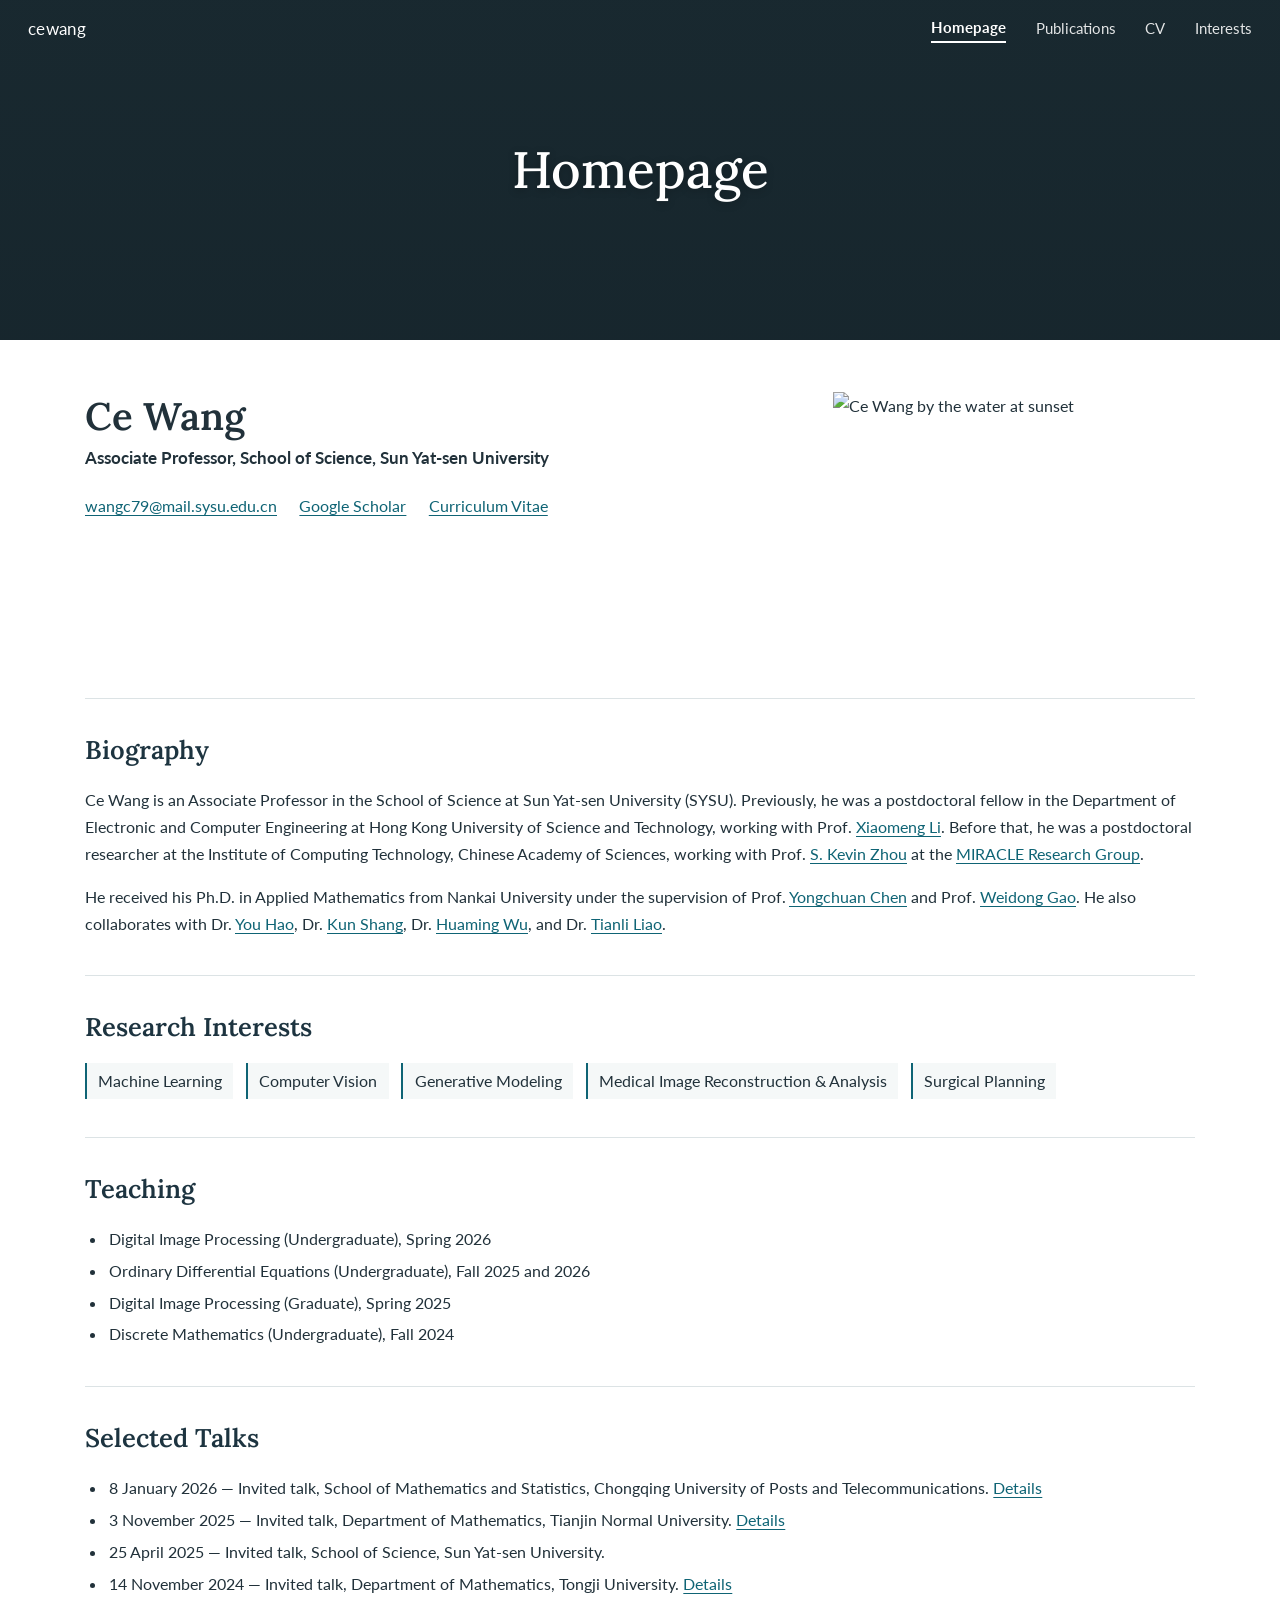
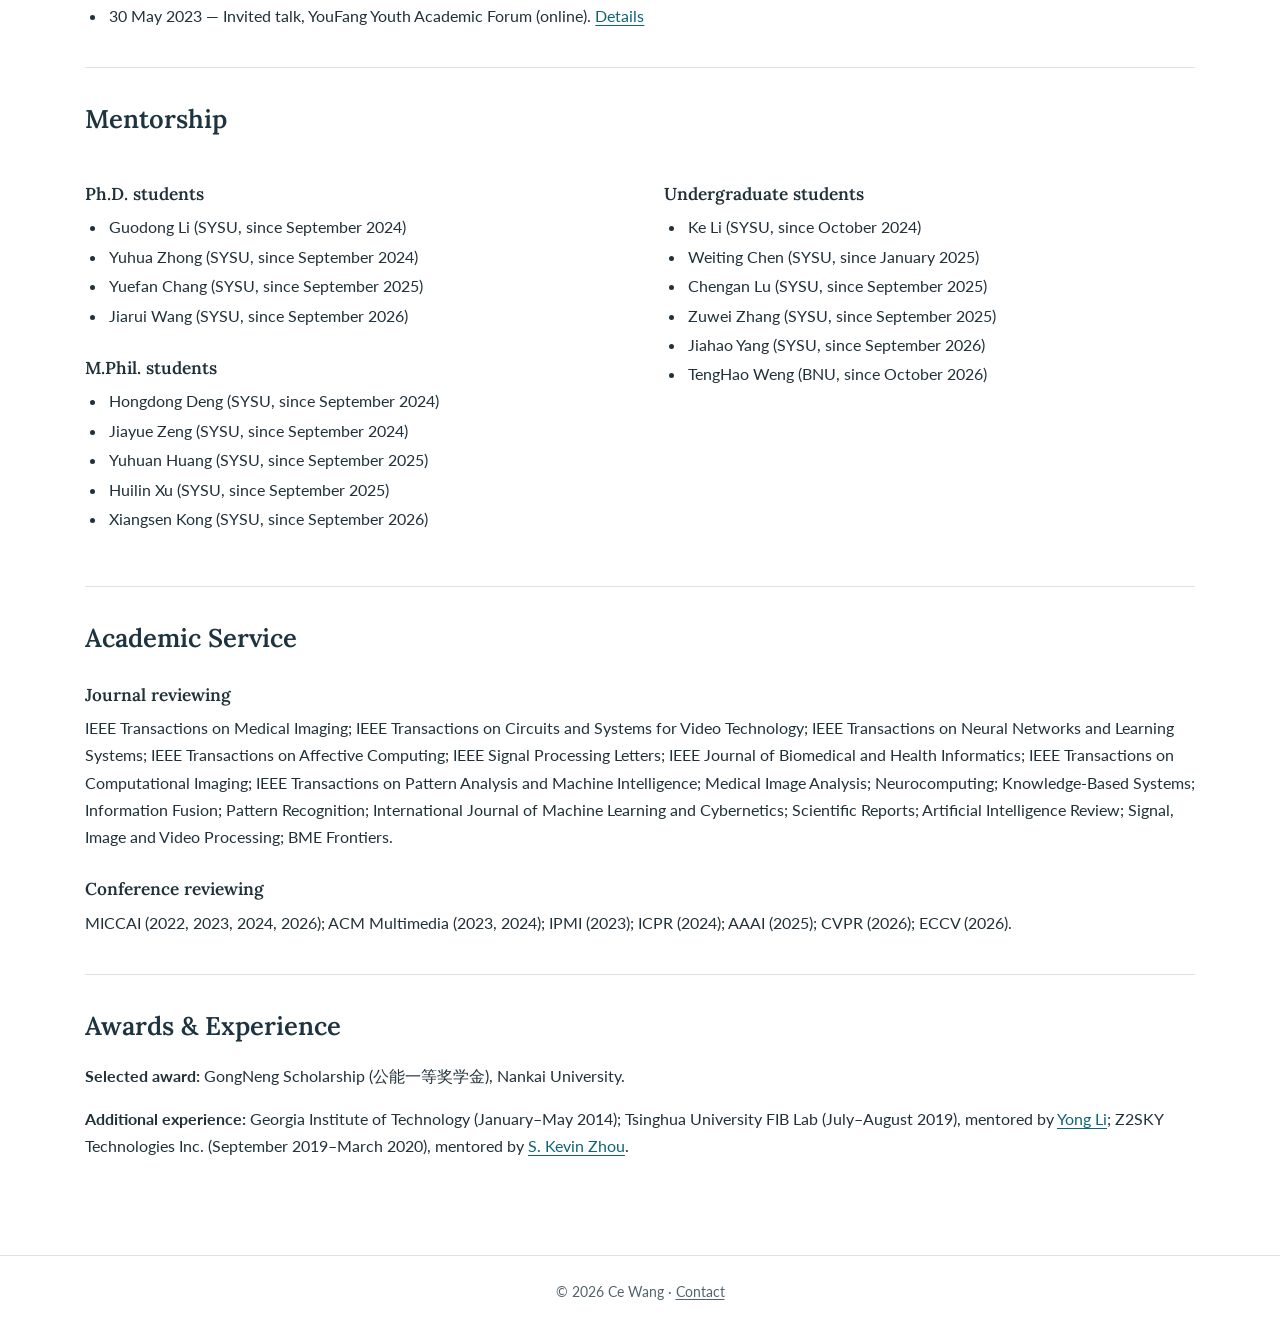
==== index.html @ 410c6f56 "Add academic homepage" ====
<!doctype html>
<html lang="en">
<head>
  <meta charset="utf-8">
  <meta name="viewport" content="width=device-width, initial-scale=1">
  <meta name="description" content="Ce Wang is an Associate Professor at Sun Yat-sen University. Research in machine learning, computer vision, and medical image analysis.">
  <title>Ce Wang | Homepage</title>
  <link rel="stylesheet" href="./styles.css">
  <script src="./site.js" defer></script>
</head>
<body>
  <a class="skip-link" href="#main">Skip to main content</a>
  <div class="hero hero--home">
    <header class="site-header">
      <a class="site-brand" href="./index.html">cewang</a>
      <button class="menu-button" type="button" aria-controls="site-nav" aria-expanded="false">Menu</button>
      <nav class="site-nav" id="site-nav" aria-label="Main navigation">
        <a href="./index.html" aria-current="page">Homepage</a>
        <a href="./publications.html">Publications</a>
        <a href="./cv.html">CV</a>
        <a href="./interests.html">Interests</a>
      </nav>
    </header>
    <h1 class="hero-title">Homepage</h1>
  </div>

  <main class="content" id="main">
    <section class="intro" aria-labelledby="name">
      <div>
        <h2 id="name">Ce Wang</h2>
        <p class="role">Associate Professor, School of Science, Sun Yat-sen University</p>
        <ul class="intro-links">
          <li><a href="mailto:wangc79@mail.sysu.edu.cn">wangc79@mail.sysu.edu.cn</a></li>
          <li><a href="https://scholar.google.com/citations?user=IBZRx3AAAAAJ&amp;hl=en" target="_blank" rel="noopener noreferrer">Google Scholar</a></li>
          <li><a href="./cv.html">Curriculum Vitae</a></li>
        </ul>
      </div>
      <img class="portrait" src="./assets/portrait.jpg" alt="Ce Wang by the water at sunset">
    </section>

    <section class="content-section" aria-labelledby="biography">
      <h2 id="biography">Biography</h2>
      <p>Ce Wang is an Associate Professor in the School of Science at Sun Yat-sen University (SYSU). Previously, he was a postdoctoral fellow in the Department of Electronic and Computer Engineering at Hong Kong University of Science and Technology, working with Prof. <a href="https://xmengli.github.io/">Xiaomeng Li</a>. Before that, he was a postdoctoral researcher at the Institute of Computing Technology, Chinese Academy of Sciences, working with Prof. <a href="https://scholar.google.com/citations?user=8eNm2GMAAAAJ&amp;hl=en">S. Kevin Zhou</a> at the <a href="https://iip.ict.ac.cn/">MIRACLE Research Group</a>.</p>
      <p>He received his Ph.D. in Applied Mathematics from Nankai University under the supervision of Prof. <a href="https://billchen.org/">Yongchuan Chen</a> and Prof. <a href="https://cam.tju.edu.cn/faculty/teacherDetail.php?id=104">Weidong Gao</a>. He also collaborates with Dr. <a href="https://scholar.google.com/citations?user=0cNZda4AAAAJ&amp;hl=en">You Hao</a>, Dr. <a href="https://scholar.google.com/citations?user=N3ZIPaoAAAAJ&amp;hl=en">Kun Shang</a>, Dr. <a href="https://scholar.google.com/citations?user=eK_-GIwAAAAJ&amp;hl=en">Huaming Wu</a>, and Dr. <a href="https://tlliao.github.io/">Tianli Liao</a>.</p>
    </section>

    <section class="content-section" aria-labelledby="research">
      <h2 id="research">Research Interests</h2>
      <ul class="research-list">
        <li>Machine Learning</li>
        <li>Computer Vision</li>
        <li>Generative Modeling</li>
        <li>Medical Image Reconstruction &amp; Analysis</li>
        <li>Surgical Planning</li>
      </ul>
    </section>

    <section class="content-section" aria-labelledby="teaching">
      <h2 id="teaching">Teaching</h2>
      <ul>
        <li>Digital Image Processing (Undergraduate), Spring 2026</li>
        <li>Ordinary Differential Equations (Undergraduate), Fall 2025 and 2026</li>
        <li>Digital Image Processing (Graduate), Spring 2025</li>
        <li>Discrete Mathematics (Undergraduate), Fall 2024</li>
      </ul>
    </section>

    <section class="content-section" aria-labelledby="talks">
      <h2 id="talks">Selected Talks</h2>
      <ul>
        <li>8 January 2026 — Invited talk, School of Mathematics and Statistics, Chongqing University of Posts and Telecommunications. <a href="https://math.cqupt.edu.cn/info/1125/19202.htm">Details</a></li>
        <li>3 November 2025 — Invited talk, Department of Mathematics, Tianjin Normal University. <a href="https://sxkx.tjnu.edu.cn/info/1120/4465.htm">Details</a></li>
        <li>25 April 2025 — Invited talk, School of Science, Sun Yat-sen University.</li>
        <li>14 November 2024 — Invited talk, Department of Mathematics, Tongji University. <a href="https://math.tongji.edu.cn/info/1385/11746.htm">Details</a></li>
        <li>30 May 2023 — Invited talk, YouFang Youth Academic Forum (online). <a href="https://mp.weixin.qq.com/s/vdHSay3VcOYgKYKiNyESrA">Details</a></li>
      </ul>
    </section>

    <section class="content-section" aria-labelledby="mentorship">
      <h2 id="mentorship">Mentorship</h2>
      <div class="columns">
        <div>
          <h3>Ph.D. students</h3>
          <ul class="compact-list">
            <li>Guodong Li (SYSU, since September 2024)</li>
            <li>Yuhua Zhong (SYSU, since September 2024)</li>
            <li>Yuefan Chang (SYSU, since September 2025)</li>
            <li>Jiarui Wang (SYSU, since September 2026)</li>
          </ul>
          <h3>M.Phil. students</h3>
          <ul class="compact-list">
            <li>Hongdong Deng (SYSU, since September 2024)</li>
            <li>Jiayue Zeng (SYSU, since September 2024)</li>
            <li>Yuhuan Huang (SYSU, since September 2025)</li>
            <li>Huilin Xu (SYSU, since September 2025)</li>
            <li>Xiangsen Kong (SYSU, since September 2026)</li>
          </ul>
        </div>
        <div>
          <h3>Undergraduate students</h3>
          <ul class="compact-list">
            <li>Ke Li (SYSU, since October 2024)</li>
            <li>Weiting Chen (SYSU, since January 2025)</li>
            <li>Chengan Lu (SYSU, since September 2025)</li>
            <li>Zuwei Zhang (SYSU, since September 2025)</li>
            <li>Jiahao Yang (SYSU, since September 2026)</li>
            <li>TengHao Weng (BNU, since October 2026)</li>
          </ul>
        </div>
      </div>
    </section>

    <section class="content-section" aria-labelledby="service">
      <h2 id="service">Academic Service</h2>
      <h3>Journal reviewing</h3>
      <p>IEEE Transactions on Medical Imaging; IEEE Transactions on Circuits and Systems for Video Technology; IEEE Transactions on Neural Networks and Learning Systems; IEEE Transactions on Affective Computing; IEEE Signal Processing Letters; IEEE Journal of Biomedical and Health Informatics; IEEE Transactions on Computational Imaging; IEEE Transactions on Pattern Analysis and Machine Intelligence; Medical Image Analysis; Neurocomputing; Knowledge-Based Systems; Information Fusion; Pattern Recognition; International Journal of Machine Learning and Cybernetics; Scientific Reports; Artificial Intelligence Review; Signal, Image and Video Processing; BME Frontiers.</p>
      <h3>Conference reviewing</h3>
      <p>MICCAI (2022, 2023, 2024, 2026); ACM Multimedia (2023, 2024); IPMI (2023); ICPR (2024); AAAI (2025); CVPR (2026); ECCV (2026).</p>
    </section>

    <section class="content-section" aria-labelledby="more">
      <h2 id="more">Awards &amp; Experience</h2>
      <p><strong>Selected award:</strong> GongNeng Scholarship (公能一等奖学金), Nankai University.</p>
      <p><strong>Additional experience:</strong> Georgia Institute of Technology (January–May 2014); Tsinghua University FIB Lab (July–August 2019), mentored by <a href="https://fi.ee.tsinghua.edu.cn/~liyong/">Yong Li</a>; Z2SKY Technologies Inc. (September 2019–March 2020), mentored by <a href="https://scholar.google.com/citations?user=8eNm2GMAAAAJ&amp;hl=en">S. Kevin Zhou</a>.</p>
    </section>
  </main>

  <footer class="site-footer">© 2026 Ce Wang · <a href="mailto:wangc79@mail.sysu.edu.cn">Contact</a></footer>
</body>
</html>
---- styles.css ----
@import url('https://fonts.googleapis.com/css2?family=Lato:wght@400;500;600;700&family=Lora:wght@400;500;600;700&display=swap');

:root {
  --ink: #21313a;
  --muted: #52636c;
  --accent: #0f6475;
  --accent-hover: #0a4d5a;
  --line: #dce3e5;
  --paper: #fff;
  --soft: #f5f8f8;
  --content: 1110px;
}

* { box-sizing: border-box; }
html { scroll-behavior: smooth; }
body { margin: 0; color: var(--ink); background: var(--paper); font: 16px/1.7 Lato, Arial, sans-serif; }
a { color: var(--accent); text-underline-offset: .17em; }
a:hover { color: var(--accent-hover); }
img { display: block; max-width: 100%; }
.skip-link { position: absolute; left: 1rem; top: -5rem; z-index: 20; padding: .55rem .8rem; background: #fff; color: var(--ink); }
.skip-link:focus { top: .75rem; }
.hero { position: relative; height: 340px; color: #fff; background-color: #263a42; background-image: linear-gradient(rgba(12, 24, 30, .51), rgba(12, 24, 30, .58)), var(--hero-image); background-size: cover; background-position: center; }
.hero--home { --hero-image: url('assets/home-hero.jpg'); background-position: center 45%; }
.hero--publications { --hero-image: url('assets/publications-hero.jpg'); }
.hero--cv { --hero-image: url('assets/cv-hero.jpg'); }
.hero--interests { --hero-image: url('assets/interests-hero.jpg'); }
.site-header { position: relative; z-index: 2; display: flex; align-items: center; justify-content: space-between; gap: 2rem; max-width: 1280px; margin: auto; padding: 15px 28px; }
.site-brand { color: #fff; font-size: 1.05rem; text-decoration: none; letter-spacing: .02em; }
.site-brand:hover, .site-nav a:hover { color: #fff; }
.site-nav { display: flex; align-items: center; gap: 1.85rem; }
.site-nav a { color: rgba(255,255,255,.88); text-decoration: none; font-size: .94rem; }
.site-nav a[aria-current='page'] { color: #fff; font-weight: 700; border-bottom: 2px solid #fff; }
.menu-button { display: none; border: 1px solid rgba(255,255,255,.7); border-radius: 3px; color: #fff; background: transparent; padding: .36rem .6rem; font: inherit; }
.hero-title { position: absolute; inset: 0; display: grid; place-items: center; margin: 0; padding: 2rem; font: 500 clamp(2.4rem, 4vw, 3.5rem)/1.2 Lora, Georgia, serif; text-align: center; text-shadow: 0 2px 9px rgba(0,0,0,.24); }
.content { width: min(var(--content), calc(100% - 64px)); margin: 0 auto; padding: 52px 0 80px; }
.intro { display: grid; grid-template-columns: minmax(0, 1.7fr) minmax(260px, .9fr); gap: clamp(2rem, 5vw, 5rem); align-items: start; margin-bottom: 72px; }
.intro h2 { margin: 0 0 .25rem; font: 600 clamp(2rem, 3vw, 2.65rem)/1.25 Lora, Georgia, serif; }
.intro .role { margin: 0 0 1.2rem; font-size: 1.06rem; font-weight: 700; }
.intro-links { display: flex; flex-wrap: wrap; gap: .55rem 1.4rem; margin: 0; padding: 0; list-style: none; }
.intro-links li { margin: 0; }
.portrait { width: 100%; aspect-ratio: 1.55; object-fit: cover; object-position: center; }
.content-section { padding-top: 34px; margin-top: 38px; border-top: 1px solid var(--line); }
.content-section:first-of-type { margin-top: 0; }
.content-section h2, .page-lead h2 { margin: 0 0 1.15rem; color: #1d3440; font: 600 clamp(1.5rem, 2vw, 1.9rem)/1.35 Lora, Georgia, serif; }
.content-section h3 { margin: 1.7rem 0 .45rem; font: 600 1.08rem/1.4 Lora, Georgia, serif; }
.content-section p { margin: 0 0 1rem; }
.content-section ul, .content-section ol { margin: .25rem 0 1rem; padding-left: 1.4rem; }
.content-section li { padding-left: .12rem; margin: .3rem 0; }
.research-list { display: flex; flex-wrap: wrap; gap: .5rem .8rem; padding: 0 !important; list-style: none; }
.research-list li { margin: 0; padding: .25rem .7rem; border-left: 2px solid var(--accent); background: var(--soft); }
.columns { display: grid; grid-template-columns: 1fr 1fr; gap: 2rem 3rem; }
.compact-list li { margin: .14rem 0; }
.small { color: var(--muted); font-size: .92rem; }
.page-lead { max-width: 760px; margin-bottom: 2.5rem; }
.publication-list { list-style: none; padding: 0; margin: 0; counter-reset: paper; }
.publication-item { display: grid; grid-template-columns: 2.2rem minmax(0, 1fr); gap: .35rem; margin: 0; padding: 1.15rem 0; border-bottom: 1px solid var(--line); }
.publication-item::before { counter-increment: paper; content: counter(paper) '.'; color: #71818a; font-size: .9rem; padding-top: .1rem; }
.publication-title { display: block; color: var(--ink); font-weight: 700; line-height: 1.45; }
.publication-authors, .publication-venue { display: block; color: var(--muted); font-size: .94rem; line-height: 1.55; }
.publication-links { display: flex; flex-wrap: wrap; gap: .35rem .8rem; margin-top: .36rem; font-size: .88rem; font-weight: 700; text-transform: uppercase; letter-spacing: .025em; }
.publication-links a { text-decoration: none; }
.publication-links a:hover { text-decoration: underline; }
.publications-section { margin-top: 3.5rem; }
.publications-section:first-child { margin-top: 0; }
.publications-section h2 { border-bottom: 2px solid #233b48; padding-bottom: .6rem; margin-bottom: .25rem; }
.loading { color: var(--muted); }
.cv-frame { display: block; width: 100%; height: min(80vh, 980px); min-height: 600px; border: 1px solid var(--line); background: #f3f3f3; }
.cv-links { display: flex; flex-wrap: wrap; gap: .8rem 1.5rem; margin-bottom: 1.4rem; }
.interests-gallery { display: grid; grid-template-columns: repeat(3, 1fr); gap: 1.2rem; margin-top: 2rem; }
.interests-gallery figure { margin: 0; }
.interests-gallery img { width: 100%; aspect-ratio: 4/3; object-fit: cover; }
.interests-gallery figcaption { margin-top: .45rem; color: var(--muted); font-size: .9rem; }
.site-footer { border-top: 1px solid var(--line); padding: 1.5rem 2rem 2rem; color: var(--muted); font-size: .86rem; text-align: center; }
.site-footer a { color: inherit; }
@media (max-width: 740px) {
  .hero { height: 280px; }
  .site-header { padding: 14px 20px; }
  .menu-button { display: block; }
  .site-nav { display: none; position: absolute; top: 59px; right: 16px; left: 16px; flex-direction: column; align-items: stretch; gap: 0; padding: .4rem .9rem; background: #1f333d; box-shadow: 0 12px 22px rgba(0,0,0,.2); }
  .site-nav.is-open { display: flex; }
  .site-nav a { padding: .65rem .25rem; }
  .site-nav a[aria-current='page'] { border-bottom: 0; }
  .content { width: min(100% - 36px, var(--content)); padding: 38px 0 60px; }
  .intro { grid-template-columns: 1fr; gap: 1.8rem; margin-bottom: 46px; }
  .portrait { max-width: 480px; }
  .columns { grid-template-columns: 1fr; gap: .3rem; }
  .interests-gallery { grid-template-columns: 1fr 1fr; }
  .cv-frame { height: 72vh; min-height: 470px; }
}
@media (max-width: 480px) {
  .interests-gallery { grid-template-columns: 1fr; }
}
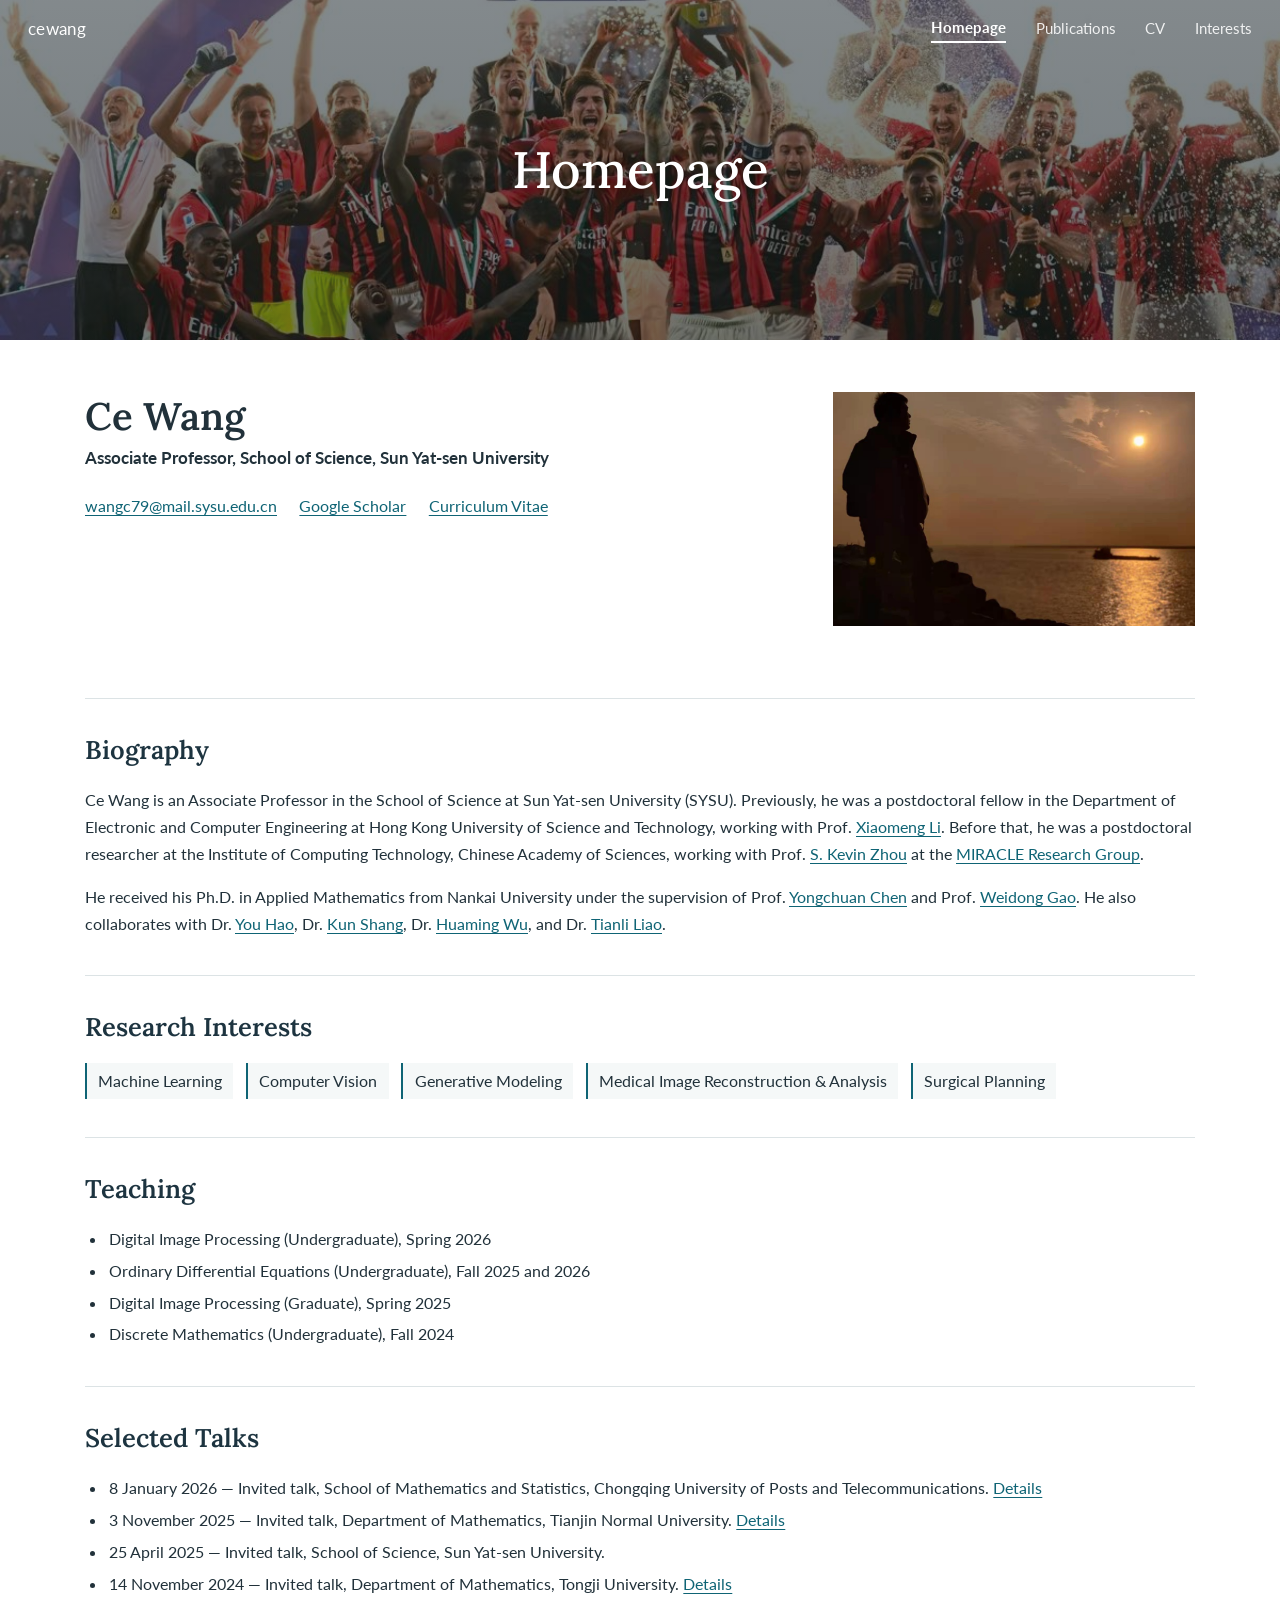
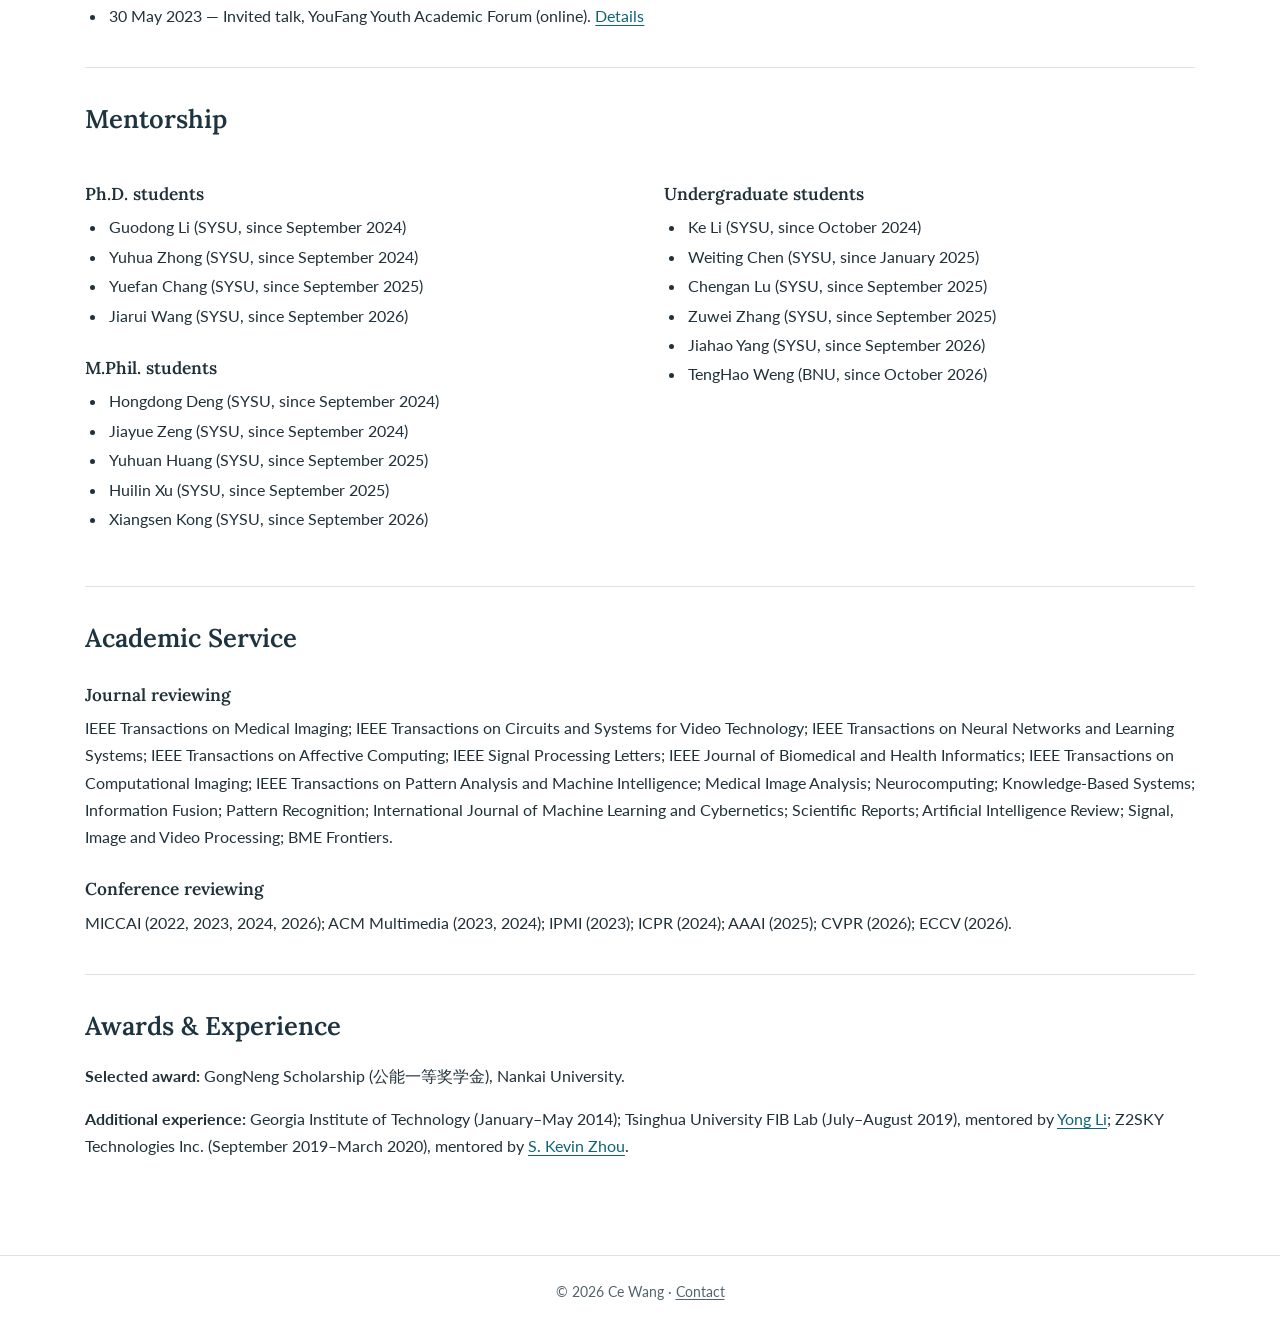
==== commit 90d43e96: "Refresh homepage photo loader" ====
--- a/index.html
+++ b/index.html
@@ -6,7 +6,7 @@
   <meta name="description" content="Ce Wang is an Associate Professor at Sun Yat-sen University. Research in machine learning, computer vision, and medical image analysis.">
   <title>Ce Wang | Homepage</title>
   <link rel="stylesheet" href="./styles.css">
-  <script src="./site.js" defer></script>
+  <script src="./site.js?v=20261102" defer></script>
 </head>
 <body>
   <a class="skip-link" href="#main">Skip to main content</a>
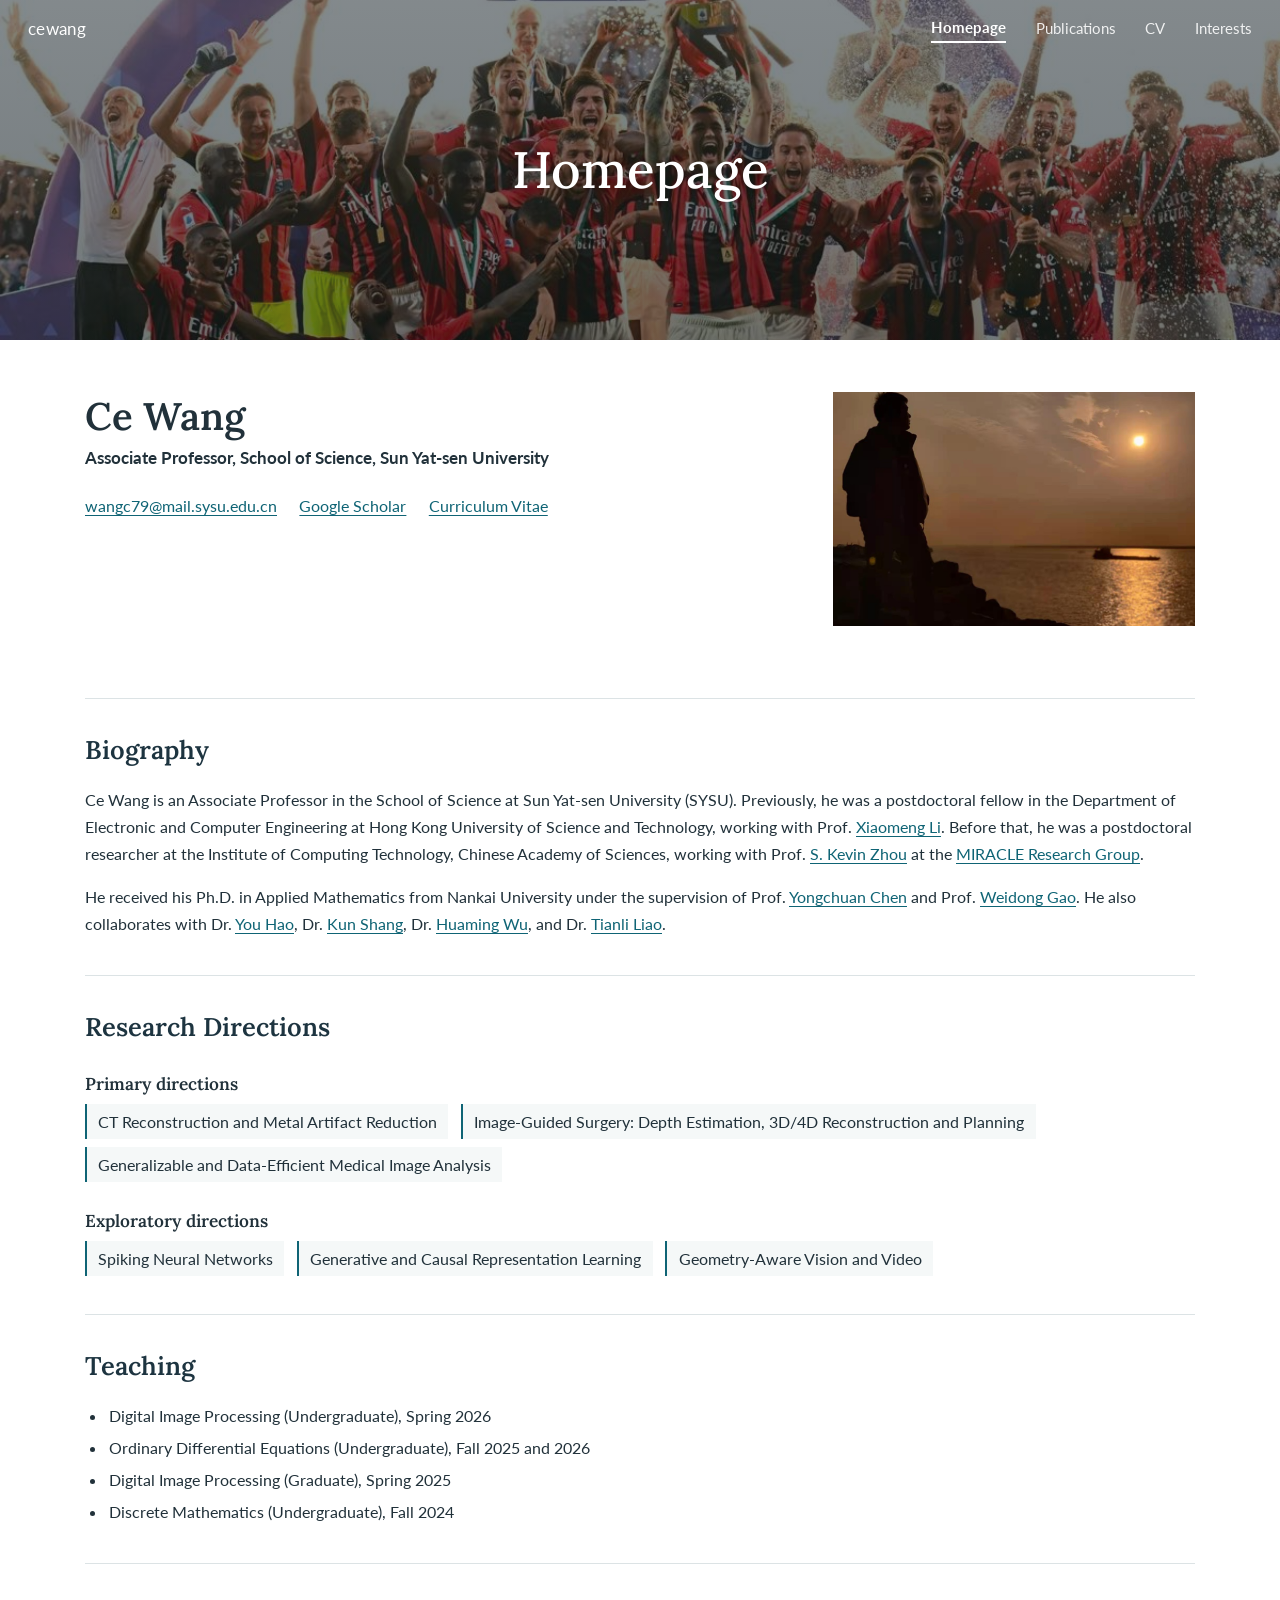
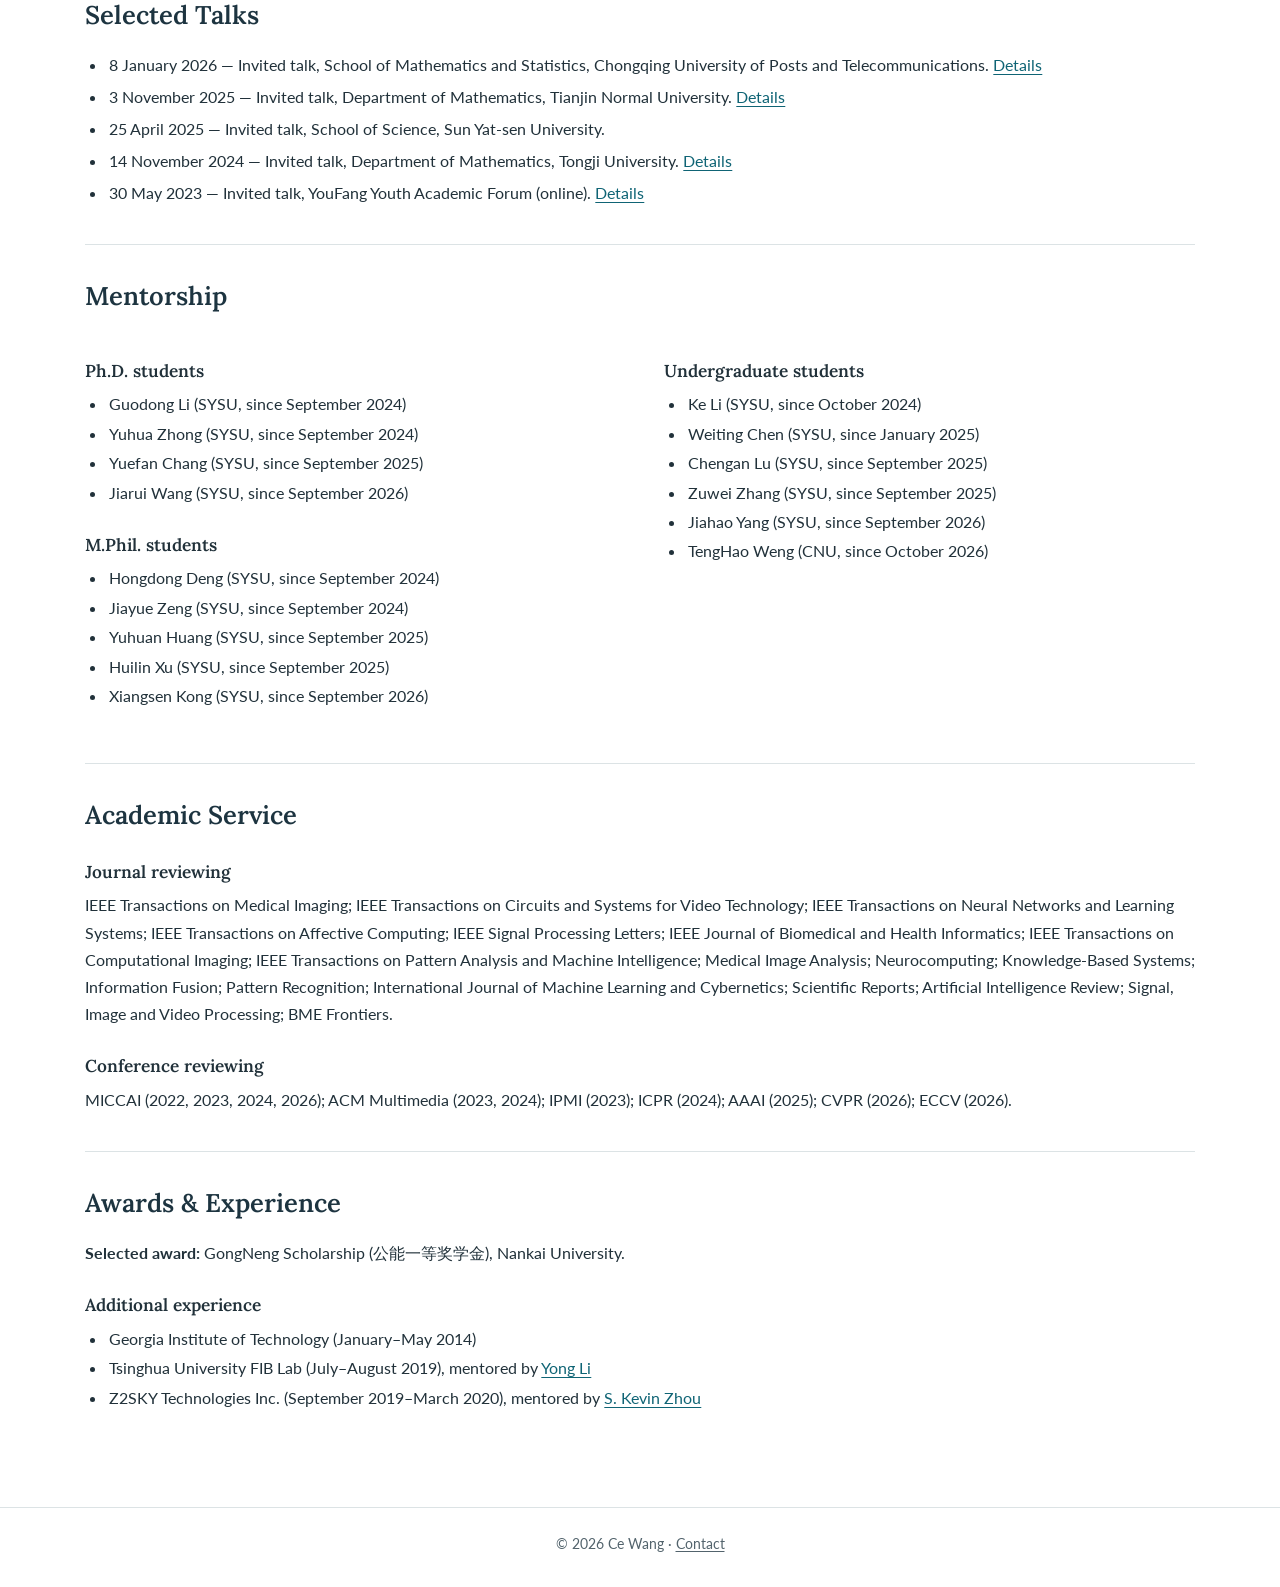
==== commit 821d50f4: "Update research directions, student affiliation and experience" ====
--- a/index.html
+++ b/index.html
@@ -3,10 +3,10 @@
 <head>
   <meta charset="utf-8">
   <meta name="viewport" content="width=device-width, initial-scale=1">
-  <meta name="description" content="Ce Wang is an Associate Professor at Sun Yat-sen University. Research in machine learning, computer vision, and medical image analysis.">
+  <meta name="description" content="Ce Wang is an Associate Professor at Sun Yat-sen University. Research in CT reconstruction, image-guided surgery, and medical image analysis.">
   <title>Ce Wang | Homepage</title>
   <link rel="stylesheet" href="./styles.css">
-  <script src="./site.js?v=20261102" defer></script>
+  <script src="./site.js?v=20261102b" defer></script>
 </head>
 <body>
   <a class="skip-link" href="#main">Skip to main content</a>
@@ -45,13 +45,18 @@
     </section>
 
     <section class="content-section" aria-labelledby="research">
-      <h2 id="research">Research Interests</h2>
+      <h2 id="research">Research Directions</h2>
+      <h3>Primary directions</h3>
       <ul class="research-list">
-        <li>Machine Learning</li>
-        <li>Computer Vision</li>
-        <li>Generative Modeling</li>
-        <li>Medical Image Reconstruction &amp; Analysis</li>
-        <li>Surgical Planning</li>
+        <li>CT Reconstruction and Metal Artifact Reduction</li>
+        <li>Image-Guided Surgery: Depth Estimation, 3D/4D Reconstruction and Planning</li>
+        <li>Generalizable and Data-Efficient Medical Image Analysis</li>
+      </ul>
+      <h3>Exploratory directions</h3>
+      <ul class="research-list">
+        <li>Spiking Neural Networks</li>
+        <li>Generative and Causal Representation Learning</li>
+        <li>Geometry-Aware Vision and Video</li>
       </ul>
     </section>
 
@@ -104,7 +109,7 @@
             <li>Chengan Lu (SYSU, since September 2025)</li>
             <li>Zuwei Zhang (SYSU, since September 2025)</li>
             <li>Jiahao Yang (SYSU, since September 2026)</li>
-            <li>TengHao Weng (BNU, since October 2026)</li>
+            <li>TengHao Weng (CNU, since October 2026)</li>
           </ul>
         </div>
       </div>
@@ -121,7 +126,12 @@
     <section class="content-section" aria-labelledby="more">
       <h2 id="more">Awards &amp; Experience</h2>
       <p><strong>Selected award:</strong> GongNeng Scholarship (公能一等奖学金), Nankai University.</p>
-      <p><strong>Additional experience:</strong> Georgia Institute of Technology (January–May 2014); Tsinghua University FIB Lab (July–August 2019), mentored by <a href="https://fi.ee.tsinghua.edu.cn/~liyong/">Yong Li</a>; Z2SKY Technologies Inc. (September 2019–March 2020), mentored by <a href="https://scholar.google.com/citations?user=8eNm2GMAAAAJ&amp;hl=en">S. Kevin Zhou</a>.</p>
+      <h3>Additional experience</h3>
+      <ul class="compact-list">
+        <li>Georgia Institute of Technology (January–May 2014)</li>
+        <li>Tsinghua University FIB Lab (July–August 2019), mentored by <a href="https://fi.ee.tsinghua.edu.cn/~liyong/">Yong Li</a></li>
+        <li>Z2SKY Technologies Inc. (September 2019–March 2020), mentored by <a href="https://scholar.google.com/citations?user=8eNm2GMAAAAJ&amp;hl=en">S. Kevin Zhou</a></li>
+      </ul>
     </section>
   </main>
 
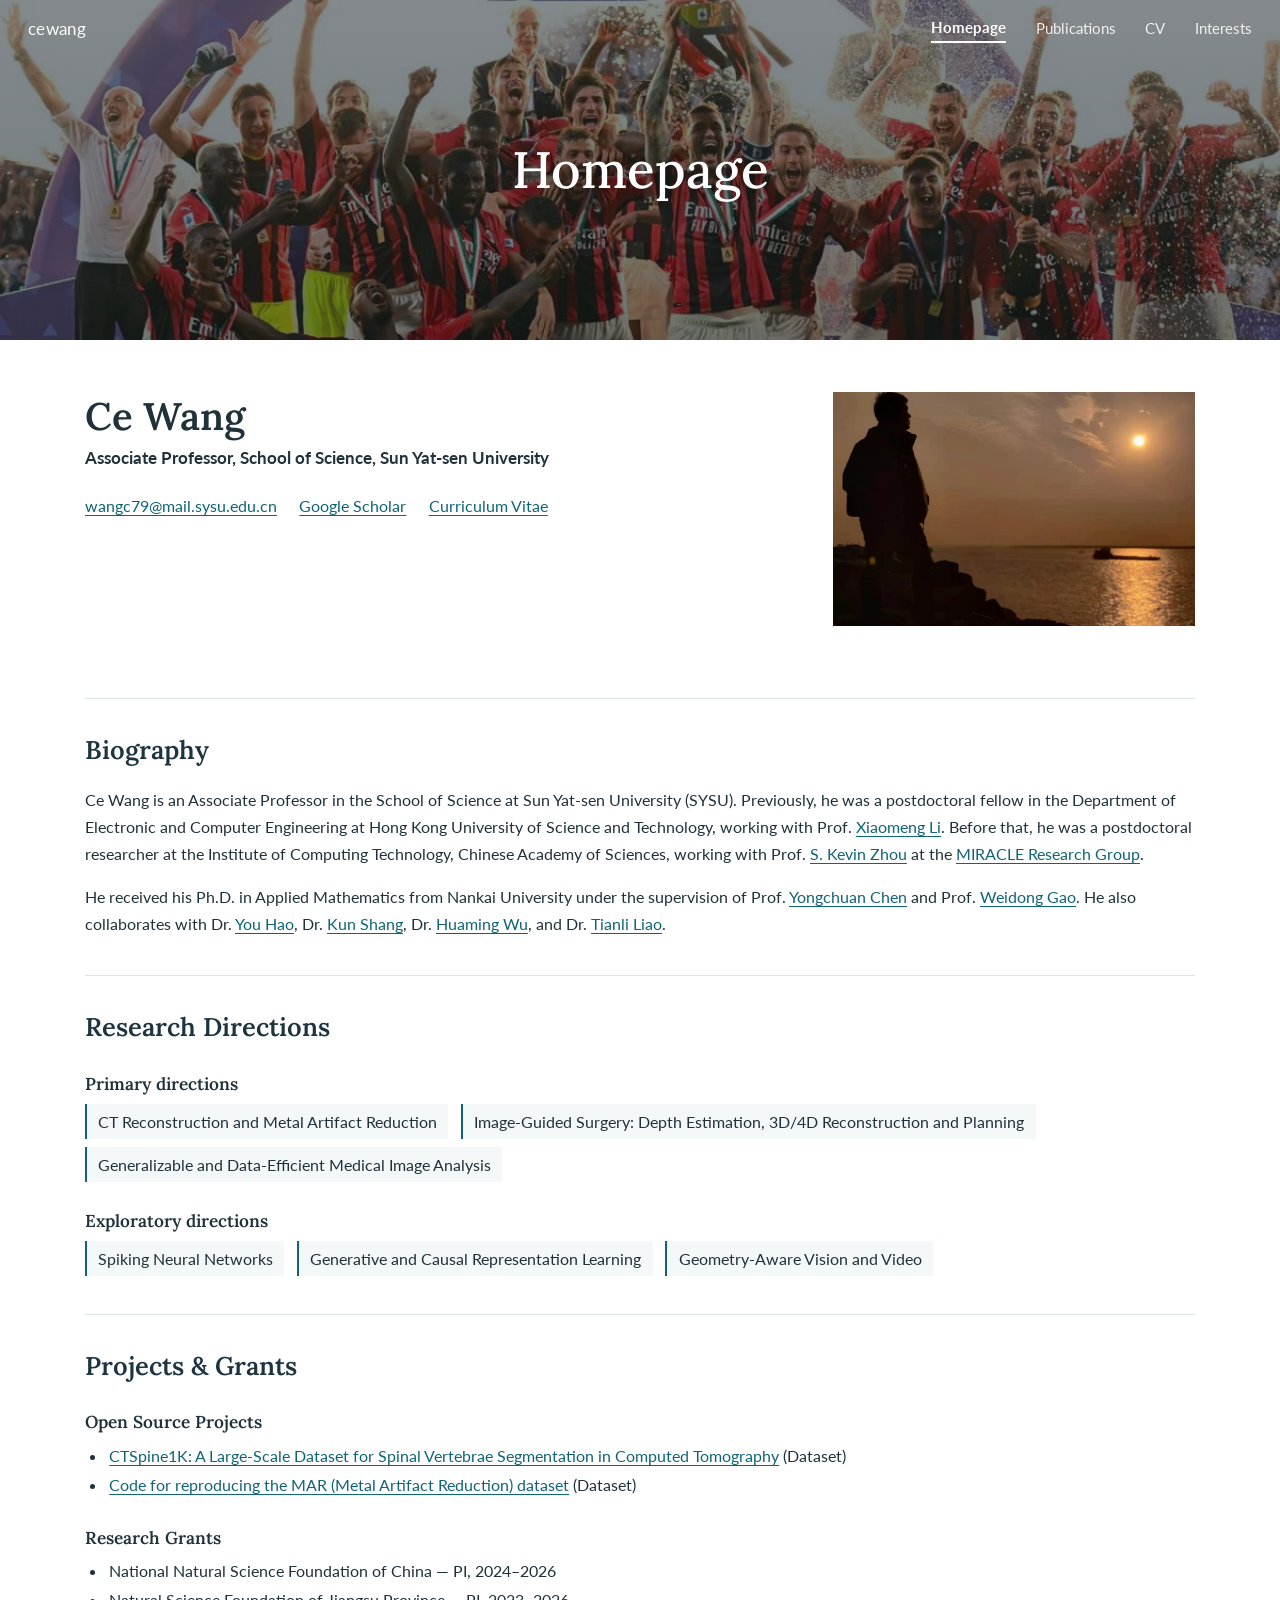
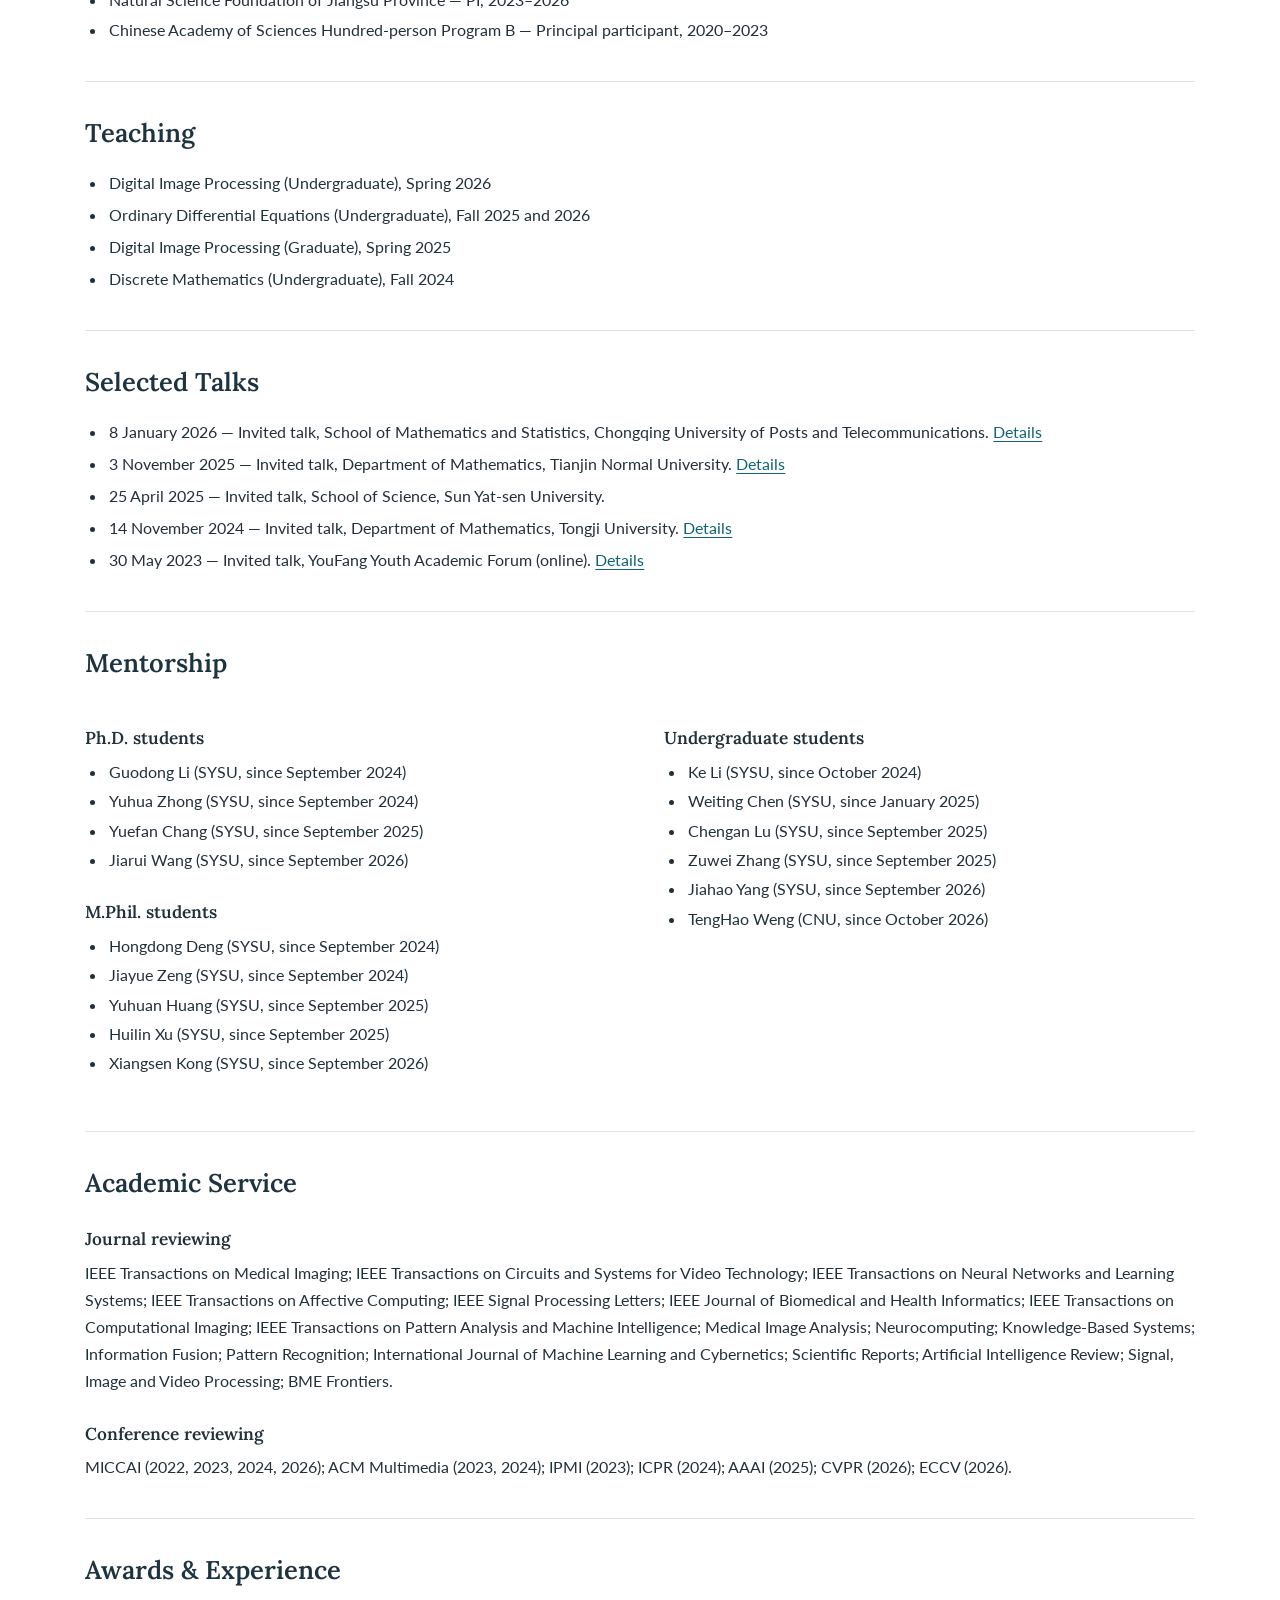
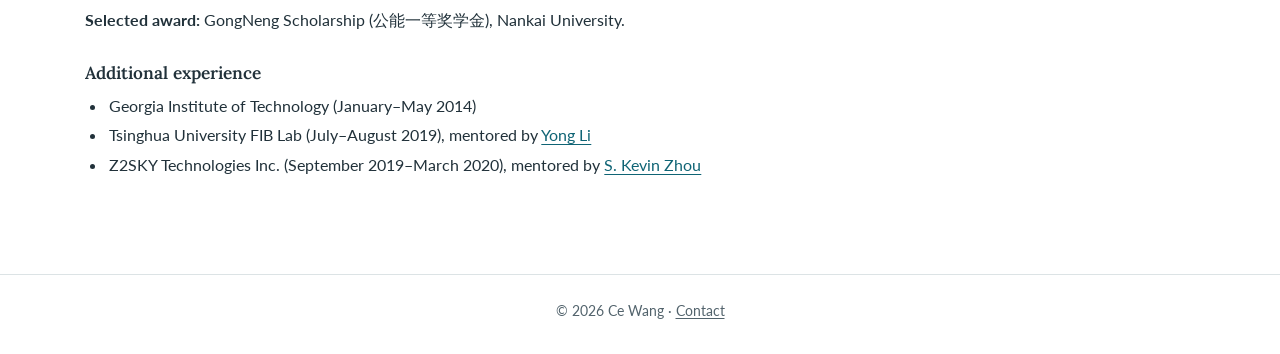
==== commit ba473b40: "Add CV projects and grants to homepage Added sections for Open Source Projects and Research Grants." ====
--- a/index.html
+++ b/index.html
@@ -57,6 +57,21 @@
         <li>Spiking Neural Networks</li>
         <li>Generative and Causal Representation Learning</li>
         <li>Geometry-Aware Vision and Video</li>
+      </ul>
+    </section>
+
+    <section class="content-section" aria-labelledby="projects">
+      <h2 id="projects">Projects &amp; Grants</h2>
+      <h3>Open Source Projects</h3>
+      <ul class="compact-list">
+        <li><a href="https://github.com/MIRACLE-Center/CTSpine1K">CTSpine1K: A Large-Scale Dataset for Spinal Vertebrae Segmentation in Computed Tomography</a> (Dataset)</li>
+        <li><a href="https://github.com/MIRACLE-Center/DuDoNet">Code for reproducing the MAR (Metal Artifact Reduction) dataset</a> (Dataset)</li>
+      </ul>
+      <h3>Research Grants</h3>
+      <ul class="compact-list">
+        <li>National Natural Science Foundation of China — PI, 2024–2026</li>
+        <li>Natural Science Foundation of Jiangsu Province — PI, 2023–2026</li>
+        <li>Chinese Academy of Sciences Hundred-person Program B — Principal participant, 2020–2023</li>
       </ul>
     </section>
 
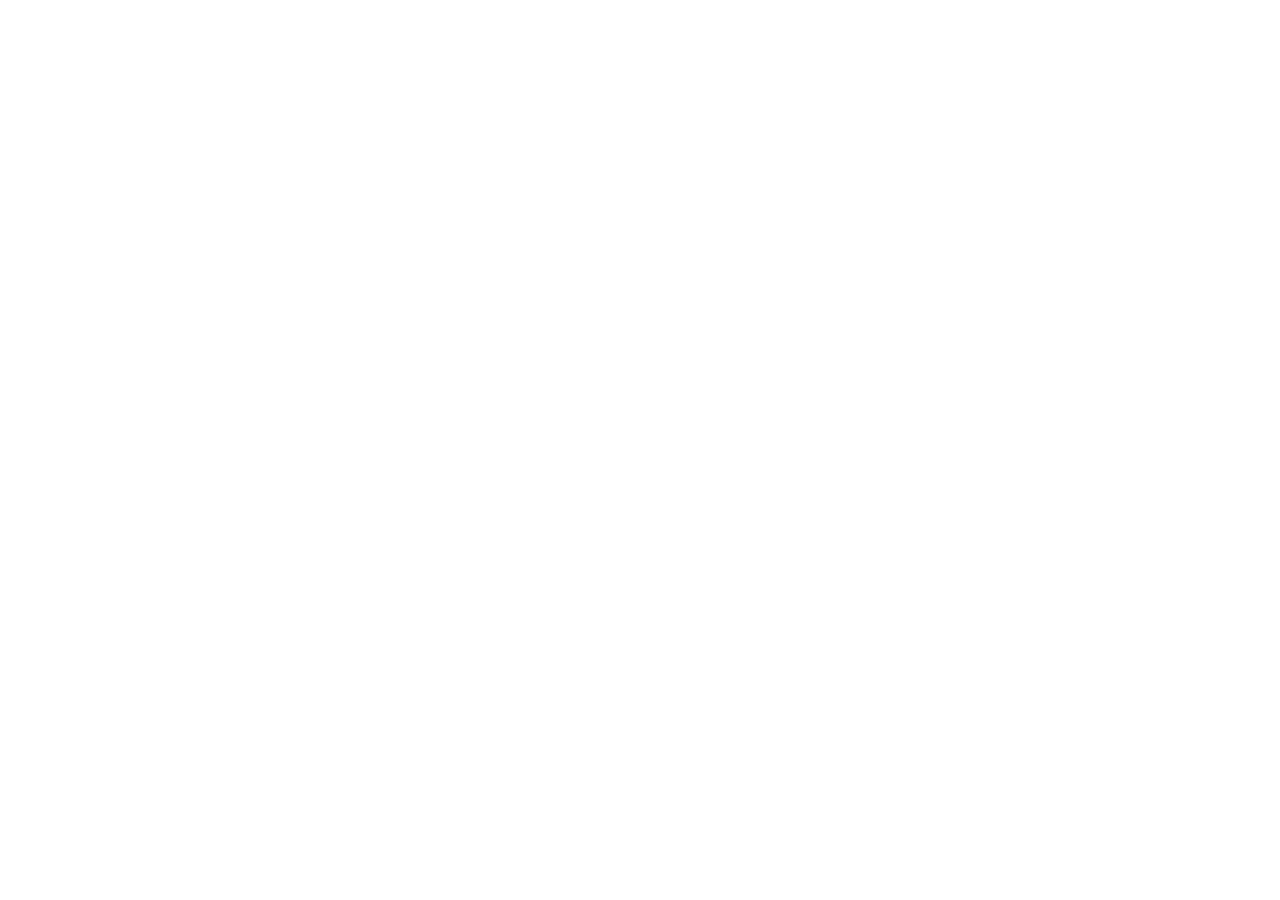
==== commit da09b1ea: "Redirect old homepage to new domain Updated the homepage to redirect to the new URL and modified the" ====
--- a/index.html
+++ b/index.html
@@ -3,153 +3,13 @@
 <head>
   <meta charset="utf-8">
   <meta name="viewport" content="width=device-width, initial-scale=1">
-  <meta name="description" content="Ce Wang is an Associate Professor at Sun Yat-sen University. Research in CT reconstruction, image-guided surgery, and medical image analysis.">
-  <title>Ce Wang | Homepage</title>
-  <link rel="stylesheet" href="./styles.css">
-  <script src="./site.js?v=20261102b" defer></script>
+  <meta name="robots" content="noindex">
+  <meta http-equiv="refresh" content="0; url=https://cewang-mars.github.io/">
+  <link rel="canonical" href="https://cewang-mars.github.io/">
+  <title>Ce Wang | Homepage moved</title>
+  <script>location.replace('https://cewang-mars.github.io' + location.pathname + location.search + location.hash);</script>
 </head>
 <body>
-  <a class="skip-link" href="#main">Skip to main content</a>
-  <div class="hero hero--home">
-    <header class="site-header">
-      <a class="site-brand" href="./index.html">cewang</a>
-      <button class="menu-button" type="button" aria-controls="site-nav" aria-expanded="false">Menu</button>
-      <nav class="site-nav" id="site-nav" aria-label="Main navigation">
-        <a href="./index.html" aria-current="page">Homepage</a>
-        <a href="./publications.html">Publications</a>
-        <a href="./cv.html">CV</a>
-        <a href="./interests.html">Interests</a>
-      </nav>
-    </header>
-    <h1 class="hero-title">Homepage</h1>
-  </div>
-
-  <main class="content" id="main">
-    <section class="intro" aria-labelledby="name">
-      <div>
-        <h2 id="name">Ce Wang</h2>
-        <p class="role">Associate Professor, School of Science, Sun Yat-sen University</p>
-        <ul class="intro-links">
-          <li><a href="mailto:wangc79@mail.sysu.edu.cn">wangc79@mail.sysu.edu.cn</a></li>
-          <li><a href="https://scholar.google.com/citations?user=IBZRx3AAAAAJ&amp;hl=en" target="_blank" rel="noopener noreferrer">Google Scholar</a></li>
-          <li><a href="./cv.html">Curriculum Vitae</a></li>
-        </ul>
-      </div>
-      <img class="portrait" src="./assets/portrait.jpg" alt="Ce Wang by the water at sunset">
-    </section>
-
-    <section class="content-section" aria-labelledby="biography">
-      <h2 id="biography">Biography</h2>
-      <p>Ce Wang is an Associate Professor in the School of Science at Sun Yat-sen University (SYSU). Previously, he was a postdoctoral fellow in the Department of Electronic and Computer Engineering at Hong Kong University of Science and Technology, working with Prof. <a href="https://xmengli.github.io/">Xiaomeng Li</a>. Before that, he was a postdoctoral researcher at the Institute of Computing Technology, Chinese Academy of Sciences, working with Prof. <a href="https://scholar.google.com/citations?user=8eNm2GMAAAAJ&amp;hl=en">S. Kevin Zhou</a> at the <a href="https://iip.ict.ac.cn/">MIRACLE Research Group</a>.</p>
-      <p>He received his Ph.D. in Applied Mathematics from Nankai University under the supervision of Prof. <a href="https://billchen.org/">Yongchuan Chen</a> and Prof. <a href="https://cam.tju.edu.cn/faculty/teacherDetail.php?id=104">Weidong Gao</a>. He also collaborates with Dr. <a href="https://scholar.google.com/citations?user=0cNZda4AAAAJ&amp;hl=en">You Hao</a>, Dr. <a href="https://scholar.google.com/citations?user=N3ZIPaoAAAAJ&amp;hl=en">Kun Shang</a>, Dr. <a href="https://scholar.google.com/citations?user=eK_-GIwAAAAJ&amp;hl=en">Huaming Wu</a>, and Dr. <a href="https://tlliao.github.io/">Tianli Liao</a>.</p>
-    </section>
-
-    <section class="content-section" aria-labelledby="research">
-      <h2 id="research">Research Directions</h2>
-      <h3>Primary directions</h3>
-      <ul class="research-list">
-        <li>CT Reconstruction and Metal Artifact Reduction</li>
-        <li>Image-Guided Surgery: Depth Estimation, 3D/4D Reconstruction and Planning</li>
-        <li>Generalizable and Data-Efficient Medical Image Analysis</li>
-      </ul>
-      <h3>Exploratory directions</h3>
-      <ul class="research-list">
-        <li>Spiking Neural Networks</li>
-        <li>Generative and Causal Representation Learning</li>
-        <li>Geometry-Aware Vision and Video</li>
-      </ul>
-    </section>
-
-    <section class="content-section" aria-labelledby="projects">
-      <h2 id="projects">Projects &amp; Grants</h2>
-      <h3>Open Source Projects</h3>
-      <ul class="compact-list">
-        <li><a href="https://github.com/MIRACLE-Center/CTSpine1K">CTSpine1K: A Large-Scale Dataset for Spinal Vertebrae Segmentation in Computed Tomography</a> (Dataset)</li>
-        <li><a href="https://github.com/MIRACLE-Center/DuDoNet">Code for reproducing the MAR (Metal Artifact Reduction) dataset</a> (Dataset)</li>
-      </ul>
-      <h3>Research Grants</h3>
-      <ul class="compact-list">
-        <li>National Natural Science Foundation of China — PI, 2024–2026</li>
-        <li>Natural Science Foundation of Jiangsu Province — PI, 2023–2026</li>
-        <li>Chinese Academy of Sciences Hundred-person Program B — Principal participant, 2020–2023</li>
-      </ul>
-    </section>
-
-    <section class="content-section" aria-labelledby="teaching">
-      <h2 id="teaching">Teaching</h2>
-      <ul>
-        <li>Digital Image Processing (Undergraduate), Spring 2026</li>
-        <li>Ordinary Differential Equations (Undergraduate), Fall 2025 and 2026</li>
-        <li>Digital Image Processing (Graduate), Spring 2025</li>
-        <li>Discrete Mathematics (Undergraduate), Fall 2024</li>
-      </ul>
-    </section>
-
-    <section class="content-section" aria-labelledby="talks">
-      <h2 id="talks">Selected Talks</h2>
-      <ul>
-        <li>8 January 2026 — Invited talk, School of Mathematics and Statistics, Chongqing University of Posts and Telecommunications. <a href="https://math.cqupt.edu.cn/info/1125/19202.htm">Details</a></li>
-        <li>3 November 2025 — Invited talk, Department of Mathematics, Tianjin Normal University. <a href="https://sxkx.tjnu.edu.cn/info/1120/4465.htm">Details</a></li>
-        <li>25 April 2025 — Invited talk, School of Science, Sun Yat-sen University.</li>
-        <li>14 November 2024 — Invited talk, Department of Mathematics, Tongji University. <a href="https://math.tongji.edu.cn/info/1385/11746.htm">Details</a></li>
-        <li>30 May 2023 — Invited talk, YouFang Youth Academic Forum (online). <a href="https://mp.weixin.qq.com/s/vdHSay3VcOYgKYKiNyESrA">Details</a></li>
-      </ul>
-    </section>
-
-    <section class="content-section" aria-labelledby="mentorship">
-      <h2 id="mentorship">Mentorship</h2>
-      <div class="columns">
-        <div>
-          <h3>Ph.D. students</h3>
-          <ul class="compact-list">
-            <li>Guodong Li (SYSU, since September 2024)</li>
-            <li>Yuhua Zhong (SYSU, since September 2024)</li>
-            <li>Yuefan Chang (SYSU, since September 2025)</li>
-            <li>Jiarui Wang (SYSU, since September 2026)</li>
-          </ul>
-          <h3>M.Phil. students</h3>
-          <ul class="compact-list">
-            <li>Hongdong Deng (SYSU, since September 2024)</li>
-            <li>Jiayue Zeng (SYSU, since September 2024)</li>
-            <li>Yuhuan Huang (SYSU, since September 2025)</li>
-            <li>Huilin Xu (SYSU, since September 2025)</li>
-            <li>Xiangsen Kong (SYSU, since September 2026)</li>
-          </ul>
-        </div>
-        <div>
-          <h3>Undergraduate students</h3>
-          <ul class="compact-list">
-            <li>Ke Li (SYSU, since October 2024)</li>
-            <li>Weiting Chen (SYSU, since January 2025)</li>
-            <li>Chengan Lu (SYSU, since September 2025)</li>
-            <li>Zuwei Zhang (SYSU, since September 2025)</li>
-            <li>Jiahao Yang (SYSU, since September 2026)</li>
-            <li>TengHao Weng (CNU, since October 2026)</li>
-          </ul>
-        </div>
-      </div>
-    </section>
-
-    <section class="content-section" aria-labelledby="service">
-      <h2 id="service">Academic Service</h2>
-      <h3>Journal reviewing</h3>
-      <p>IEEE Transactions on Medical Imaging; IEEE Transactions on Circuits and Systems for Video Technology; IEEE Transactions on Neural Networks and Learning Systems; IEEE Transactions on Affective Computing; IEEE Signal Processing Letters; IEEE Journal of Biomedical and Health Informatics; IEEE Transactions on Computational Imaging; IEEE Transactions on Pattern Analysis and Machine Intelligence; Medical Image Analysis; Neurocomputing; Knowledge-Based Systems; Information Fusion; Pattern Recognition; International Journal of Machine Learning and Cybernetics; Scientific Reports; Artificial Intelligence Review; Signal, Image and Video Processing; BME Frontiers.</p>
-      <h3>Conference reviewing</h3>
-      <p>MICCAI (2022, 2023, 2024, 2026); ACM Multimedia (2023, 2024); IPMI (2023); ICPR (2024); AAAI (2025); CVPR (2026); ECCV (2026).</p>
-    </section>
-
-    <section class="content-section" aria-labelledby="more">
-      <h2 id="more">Awards &amp; Experience</h2>
-      <p><strong>Selected award:</strong> GongNeng Scholarship (公能一等奖学金), Nankai University.</p>
-      <h3>Additional experience</h3>
-      <ul class="compact-list">
-        <li>Georgia Institute of Technology (January–May 2014)</li>
-        <li>Tsinghua University FIB Lab (July–August 2019), mentored by <a href="https://fi.ee.tsinghua.edu.cn/~liyong/">Yong Li</a></li>
-        <li>Z2SKY Technologies Inc. (September 2019–March 2020), mentored by <a href="https://scholar.google.com/citations?user=8eNm2GMAAAAJ&amp;hl=en">S. Kevin Zhou</a></li>
-      </ul>
-    </section>
-  </main>
-
-  <footer class="site-footer">© 2026 Ce Wang · <a href="mailto:wangc79@mail.sysu.edu.cn">Contact</a></footer>
+  <p>This page has moved to <a href="https://cewang-mars.github.io/">Ce Wang's new homepage</a>.</p>
 </body>
 </html>
